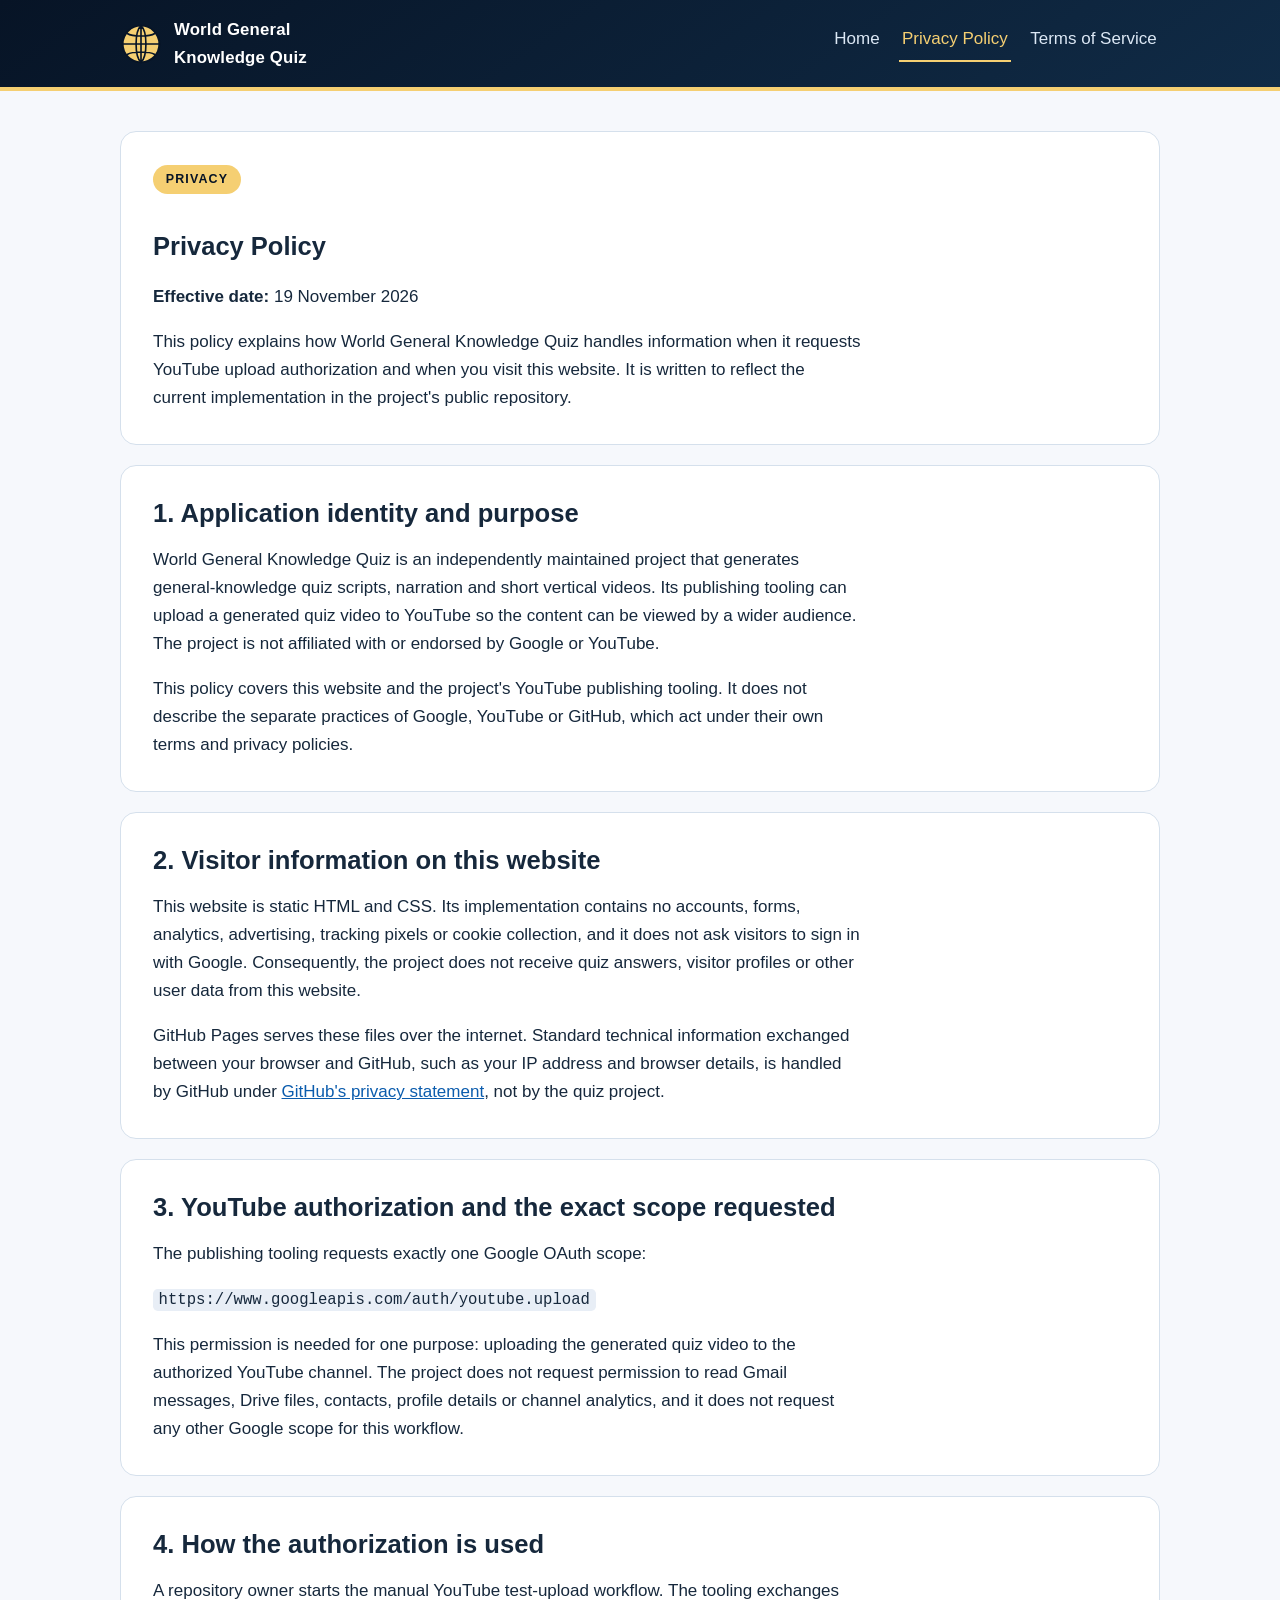
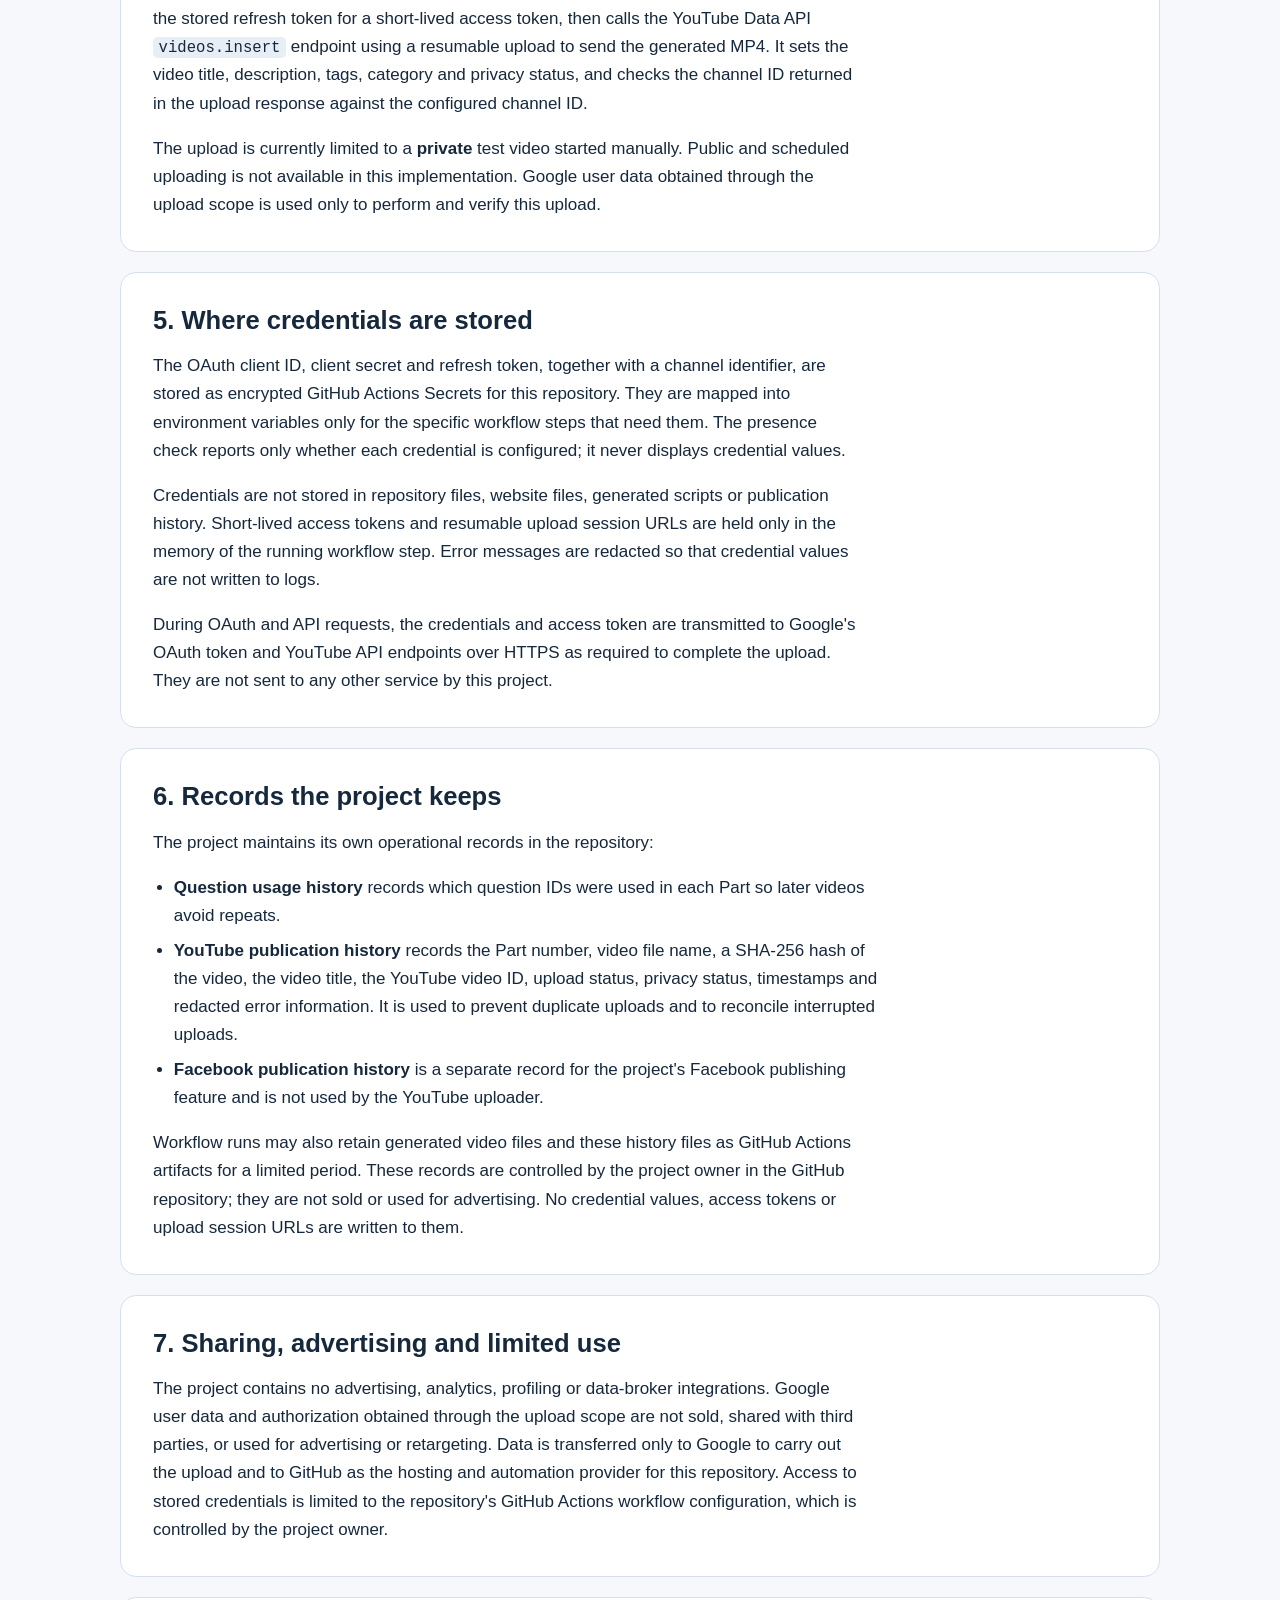
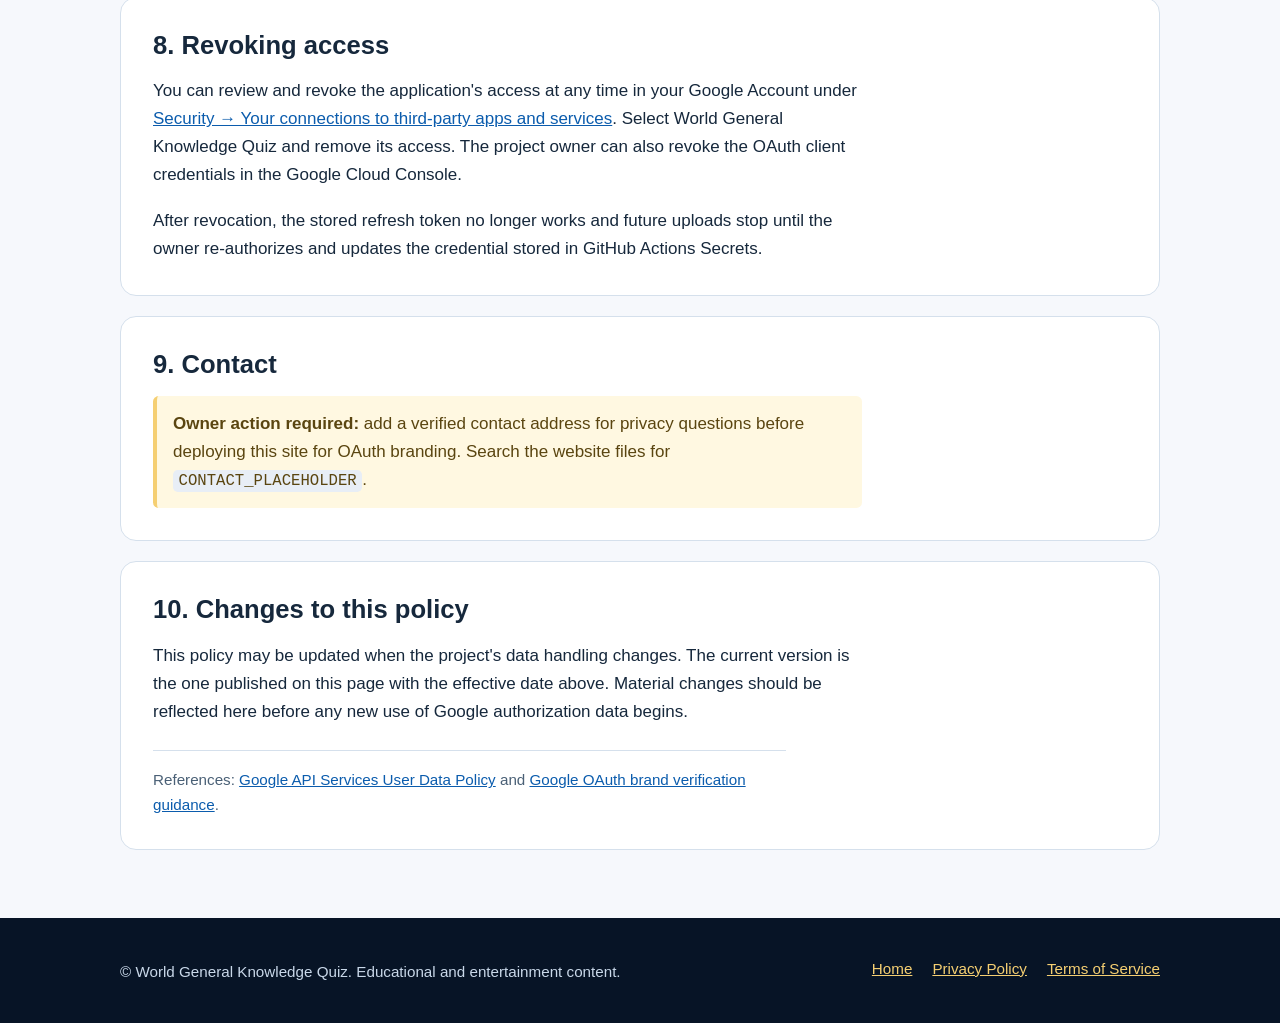
==== website/privacy.html @ ad519403 "feat(website): add public quiz website and privacy pages" ====
<!doctype html>
<html lang="en">
<head>
  <meta charset="utf-8">
  <meta name="viewport" content="width=device-width, initial-scale=1">
  <title>Privacy Policy — World General Knowledge Quiz</title>
  <meta name="description" content="How World General Knowledge Quiz handles YouTube authorization, upload credentials, publication records and visitor information.">
  <link rel="icon" href="assets/globe.svg" type="image/svg+xml">
  <link rel="stylesheet" href="assets/styles.css">
</head>
<body>
  <a class="skip-link" href="#main">Skip to main content</a>

  <header class="site-header">
    <div class="wrap header-inner">
      <a class="brand" href="index.html">
        <img src="assets/globe.svg" alt="" width="42" height="42">
        <span>World General Knowledge Quiz</span>
      </a>
      <nav class="site-nav" aria-label="Main navigation">
        <ul>
          <li><a href="index.html">Home</a></li>
          <li><a href="privacy.html" aria-current="page">Privacy Policy</a></li>
          <li><a href="terms.html">Terms of Service</a></li>
        </ul>
      </nav>
    </div>
  </header>

  <main id="main" class="wrap">
    <section class="card">
      <span class="eyebrow">Privacy</span>
      <h1>Privacy Policy</h1>
      <p><strong>Effective date:</strong> 19 November 2026</p>
      <p>This policy explains how World General Knowledge Quiz handles information when it requests YouTube upload authorization and when you visit this website. It is written to reflect the current implementation in the project's public repository.</p>
    </section>

    <section class="card">
      <h2>1. Application identity and purpose</h2>
      <p>World General Knowledge Quiz is an independently maintained project that generates general-knowledge quiz scripts, narration and short vertical videos. Its publishing tooling can upload a generated quiz video to YouTube so the content can be viewed by a wider audience. The project is not affiliated with or endorsed by Google or YouTube.</p>
      <p>This policy covers this website and the project's YouTube publishing tooling. It does not describe the separate practices of Google, YouTube or GitHub, which act under their own terms and privacy policies.</p>
    </section>

    <section class="card">
      <h2>2. Visitor information on this website</h2>
      <p>This website is static HTML and CSS. Its implementation contains no accounts, forms, analytics, advertising, tracking pixels or cookie collection, and it does not ask visitors to sign in with Google. Consequently, the project does not receive quiz answers, visitor profiles or other user data from this website.</p>
      <p>GitHub Pages serves these files over the internet. Standard technical information exchanged between your browser and GitHub, such as your IP address and browser details, is handled by GitHub under <a href="https://docs.github.com/en/site-policy/privacy-policies/github-general-privacy-statement">GitHub's privacy statement</a>, not by the quiz project.</p>
    </section>

    <section class="card">
      <h2>3. YouTube authorization and the exact scope requested</h2>
      <p>The publishing tooling requests exactly one Google OAuth scope:</p>
      <p><code>https://www.googleapis.com/auth/youtube.upload</code></p>
      <p>This permission is needed for one purpose: uploading the generated quiz video to the authorized YouTube channel. The project does not request permission to read Gmail messages, Drive files, contacts, profile details or channel analytics, and it does not request any other Google scope for this workflow.</p>
    </section>

    <section class="card">
      <h2>4. How the authorization is used</h2>
      <p>A repository owner starts the manual YouTube test-upload workflow. The tooling exchanges the stored refresh token for a short-lived access token, then calls the YouTube Data API <code>videos.insert</code> endpoint using a resumable upload to send the generated MP4. It sets the video title, description, tags, category and privacy status, and checks the channel ID returned in the upload response against the configured channel ID.</p>
      <p>The upload is currently limited to a <strong>private</strong> test video started manually. Public and scheduled uploading is not available in this implementation. Google user data obtained through the upload scope is used only to perform and verify this upload.</p>
    </section>

    <section class="card">
      <h2>5. Where credentials are stored</h2>
      <p>The OAuth client ID, client secret and refresh token, together with a channel identifier, are stored as encrypted GitHub Actions Secrets for this repository. They are mapped into environment variables only for the specific workflow steps that need them. The presence check reports only whether each credential is configured; it never displays credential values.</p>
      <p>Credentials are not stored in repository files, website files, generated scripts or publication history. Short-lived access tokens and resumable upload session URLs are held only in the memory of the running workflow step. Error messages are redacted so that credential values are not written to logs.</p>
      <p>During OAuth and API requests, the credentials and access token are transmitted to Google's OAuth token and YouTube API endpoints over HTTPS as required to complete the upload. They are not sent to any other service by this project.</p>
    </section>

    <section class="card">
      <h2>6. Records the project keeps</h2>
      <p>The project maintains its own operational records in the repository:</p>
      <ul>
        <li><strong>Question usage history</strong> records which question IDs were used in each Part so later videos avoid repeats.</li>
        <li><strong>YouTube publication history</strong> records the Part number, video file name, a SHA-256 hash of the video, the video title, the YouTube video ID, upload status, privacy status, timestamps and redacted error information. It is used to prevent duplicate uploads and to reconcile interrupted uploads.</li>
        <li><strong>Facebook publication history</strong> is a separate record for the project's Facebook publishing feature and is not used by the YouTube uploader.</li>
      </ul>
      <p>Workflow runs may also retain generated video files and these history files as GitHub Actions artifacts for a limited period. These records are controlled by the project owner in the GitHub repository; they are not sold or used for advertising. No credential values, access tokens or upload session URLs are written to them.</p>
    </section>

    <section class="card">
      <h2>7. Sharing, advertising and limited use</h2>
      <p>The project contains no advertising, analytics, profiling or data-broker integrations. Google user data and authorization obtained through the upload scope are not sold, shared with third parties, or used for advertising or retargeting. Data is transferred only to Google to carry out the upload and to GitHub as the hosting and automation provider for this repository. Access to stored credentials is limited to the repository's GitHub Actions workflow configuration, which is controlled by the project owner.</p>
    </section>

    <section class="card">
      <h2>8. Revoking access</h2>
      <p>You can review and revoke the application's access at any time in your Google Account under <a href="https://myaccount.google.com/permissions">Security &rarr; Your connections to third-party apps and services</a>. Select World General Knowledge Quiz and remove its access. The project owner can also revoke the OAuth client credentials in the Google Cloud Console.</p>
      <p>After revocation, the stored refresh token no longer works and future uploads stop until the owner re-authorizes and updates the credential stored in GitHub Actions Secrets.</p>
    </section>

    <section class="card">
      <h2>9. Contact</h2>
      <!-- CONTACT_PLACEHOLDER: no verified contact address exists in the project documentation. Owner must supply one before publishing. -->
      <p class="placeholder"><strong>Owner action required:</strong> add a verified contact address for privacy questions before deploying this site for OAuth branding. Search the website files for <code>CONTACT_PLACEHOLDER</code>.</p>
    </section>

    <section class="card">
      <h2>10. Changes to this policy</h2>
      <p>This policy may be updated when the project's data handling changes. The current version is the one published on this page with the effective date above. Material changes should be reflected here before any new use of Google authorization data begins.</p>
      <p class="note">References: <a href="https://developers.google.com/terms/api-services-user-data-policy">Google API Services User Data Policy</a> and <a href="https://developers.google.com/identity/verification/authentication-verification">Google OAuth brand verification guidance</a>.</p>
    </section>
  </main>

  <footer class="site-footer">
    <div class="wrap footer-inner">
      <p>&copy; World General Knowledge Quiz. Educational and entertainment content.</p>
      <ul>
        <li><a href="index.html">Home</a></li>
        <li><a href="privacy.html">Privacy Policy</a></li>
        <li><a href="terms.html">Terms of Service</a></li>
      </ul>
    </div>
  </footer>
</body>
</html>
---- website/assets/styles.css ----
:root {
  --navy: #071426;
  --navy-2: #102b46;
  --gold: #f5cf72;
  --ink: #16283c;
  --muted: #4a6076;
  --paper: #f6f8fc;
  --line: #d5e0ec;
  --link: #0b5cad;
  --green: #77e0a3;
  --radius: 16px;
}

* { box-sizing: border-box; }

html { scroll-behavior: smooth; }

body {
  margin: 0;
  background: var(--paper);
  color: var(--ink);
  font: 17px/1.65 -apple-system, BlinkMacSystemFont, "Segoe UI", Roboto, Helvetica, Arial, sans-serif;
  -webkit-font-smoothing: antialiased;
}

.wrap { width: min(1040px, calc(100% - 2rem)); margin-inline: auto; }

.skip-link {
  position: absolute;
  left: -9999px;
  top: 0;
  background: var(--gold);
  color: var(--navy);
  padding: .6rem 1rem;
  z-index: 10;
}
.skip-link:focus { left: .5rem; top: .5rem; }

a { color: var(--link); }
a:hover { text-decoration-thickness: 2px; }
a:focus-visible, button:focus-visible {
  outline: 3px solid var(--gold);
  outline-offset: 3px;
}

.site-header {
  background: linear-gradient(145deg, var(--navy) 0%, var(--navy-2) 100%);
  color: #fff;
  border-bottom: 4px solid var(--gold);
}
.header-inner {
  display: flex;
  flex-wrap: wrap;
  gap: 1rem;
  align-items: center;
  justify-content: space-between;
  padding-block: 1rem;
}
.brand {
  display: inline-flex;
  align-items: center;
  gap: .75rem;
  color: #fff;
  font-weight: 800;
  font-size: 1.05rem;
  text-decoration: none;
  letter-spacing: .01em;
}
.brand img { width: 42px; height: 42px; flex: none; }
.brand span { max-width: 18ch; }

.site-nav ul {
  display: flex;
  flex-wrap: wrap;
  gap: .35rem 1rem;
  list-style: none;
  margin: 0;
  padding: 0;
}
.site-nav a {
  display: block;
  color: #dce8f5;
  text-decoration: none;
  padding: .4rem .2rem;
  border-bottom: 2px solid transparent;
}
.site-nav a:hover, .site-nav a[aria-current="page"] {
  color: var(--gold);
  border-bottom-color: var(--gold);
}

main { padding-block: 2.5rem 3rem; }

.hero {
  background: linear-gradient(160deg, #0e2845 0%, var(--navy) 100%);
  color: #fff;
  border-radius: var(--radius);
  padding: clamp(1.75rem, 5vw, 3.25rem);
  margin-bottom: 2.25rem;
}
.hero h1 {
  margin: 0 0 .75rem;
  font-size: clamp(2rem, 5.5vw, 3.1rem);
  line-height: 1.12;
  letter-spacing: -.02em;
}
.hero p { margin: 0 0 1.5rem; max-width: 65ch; color: #d9e6f5; font-size: 1.1rem; }
.eyebrow {
  display: inline-block;
  color: var(--navy);
  background: var(--gold);
  border-radius: 999px;
  padding: .25rem .8rem;
  font-size: .78rem;
  font-weight: 800;
  letter-spacing: .09em;
  text-transform: uppercase;
  margin-bottom: 1rem;
}
.actions { display: flex; flex-wrap: wrap; gap: .75rem; }
.btn {
  display: inline-block;
  border-radius: 999px;
  padding: .65rem 1.15rem;
  font-weight: 700;
  text-decoration: none;
  border: 2px solid transparent;
}
.btn-primary { background: var(--gold); color: var(--navy); }
.btn-secondary { color: #fff; border-color: #7d96b0; }

h1, h2, h3 { line-height: 1.2; }
h2 { font-size: 1.6rem; margin: 0 0 .75rem; }
h3 { font-size: 1.15rem; margin: 1.5rem 0 .35rem; }
p, li { max-width: 75ch; }
.card {
  background: #fff;
  border: 1px solid var(--line);
  border-radius: var(--radius);
  padding: clamp(1.25rem, 4vw, 2rem);
  margin-bottom: 1.25rem;
}
.grid { display: grid; gap: 1.25rem; grid-template-columns: repeat(auto-fit, minmax(250px, 1fr)); }
.grid .card { margin-bottom: 0; }
.card p:last-child { margin-bottom: 0; }
.muted { color: var(--muted); }
.placeholder {
  background: #fff8e1;
  border-left: 4px solid var(--gold);
  border-radius: .35rem;
  padding: .85rem 1rem;
  color: #5a4510;
}
code { background: #e8eef6; padding: .1rem .35rem; border-radius: .3rem; font-size: .92em; }
.note {
  font-size: .95rem;
  color: var(--muted);
  border-top: 1px solid var(--line);
  padding-top: 1rem;
  margin-top: 1.5rem;
}
ul, ol { padding-left: 1.3rem; }
li { margin-bottom: .45rem; }

.site-footer {
  background: var(--navy);
  color: #c9d8e9;
  padding-block: 1.6rem;
  font-size: .95rem;
}
.footer-inner {
  display: flex;
  flex-wrap: wrap;
  gap: .75rem 1.5rem;
  align-items: center;
  justify-content: space-between;
}
.site-footer a { color: var(--gold); }
.site-footer ul { display: flex; flex-wrap: wrap; gap: .5rem 1.25rem; list-style: none; margin: 0; padding: 0; }

@media (max-width: 640px) {
  .brand span { max-width: none; font-size: .98rem; }
  .site-nav a { padding-block: .55rem; }
  .hero { padding: 1.5rem 1.25rem; }
  main { padding-top: 1.5rem; }
}
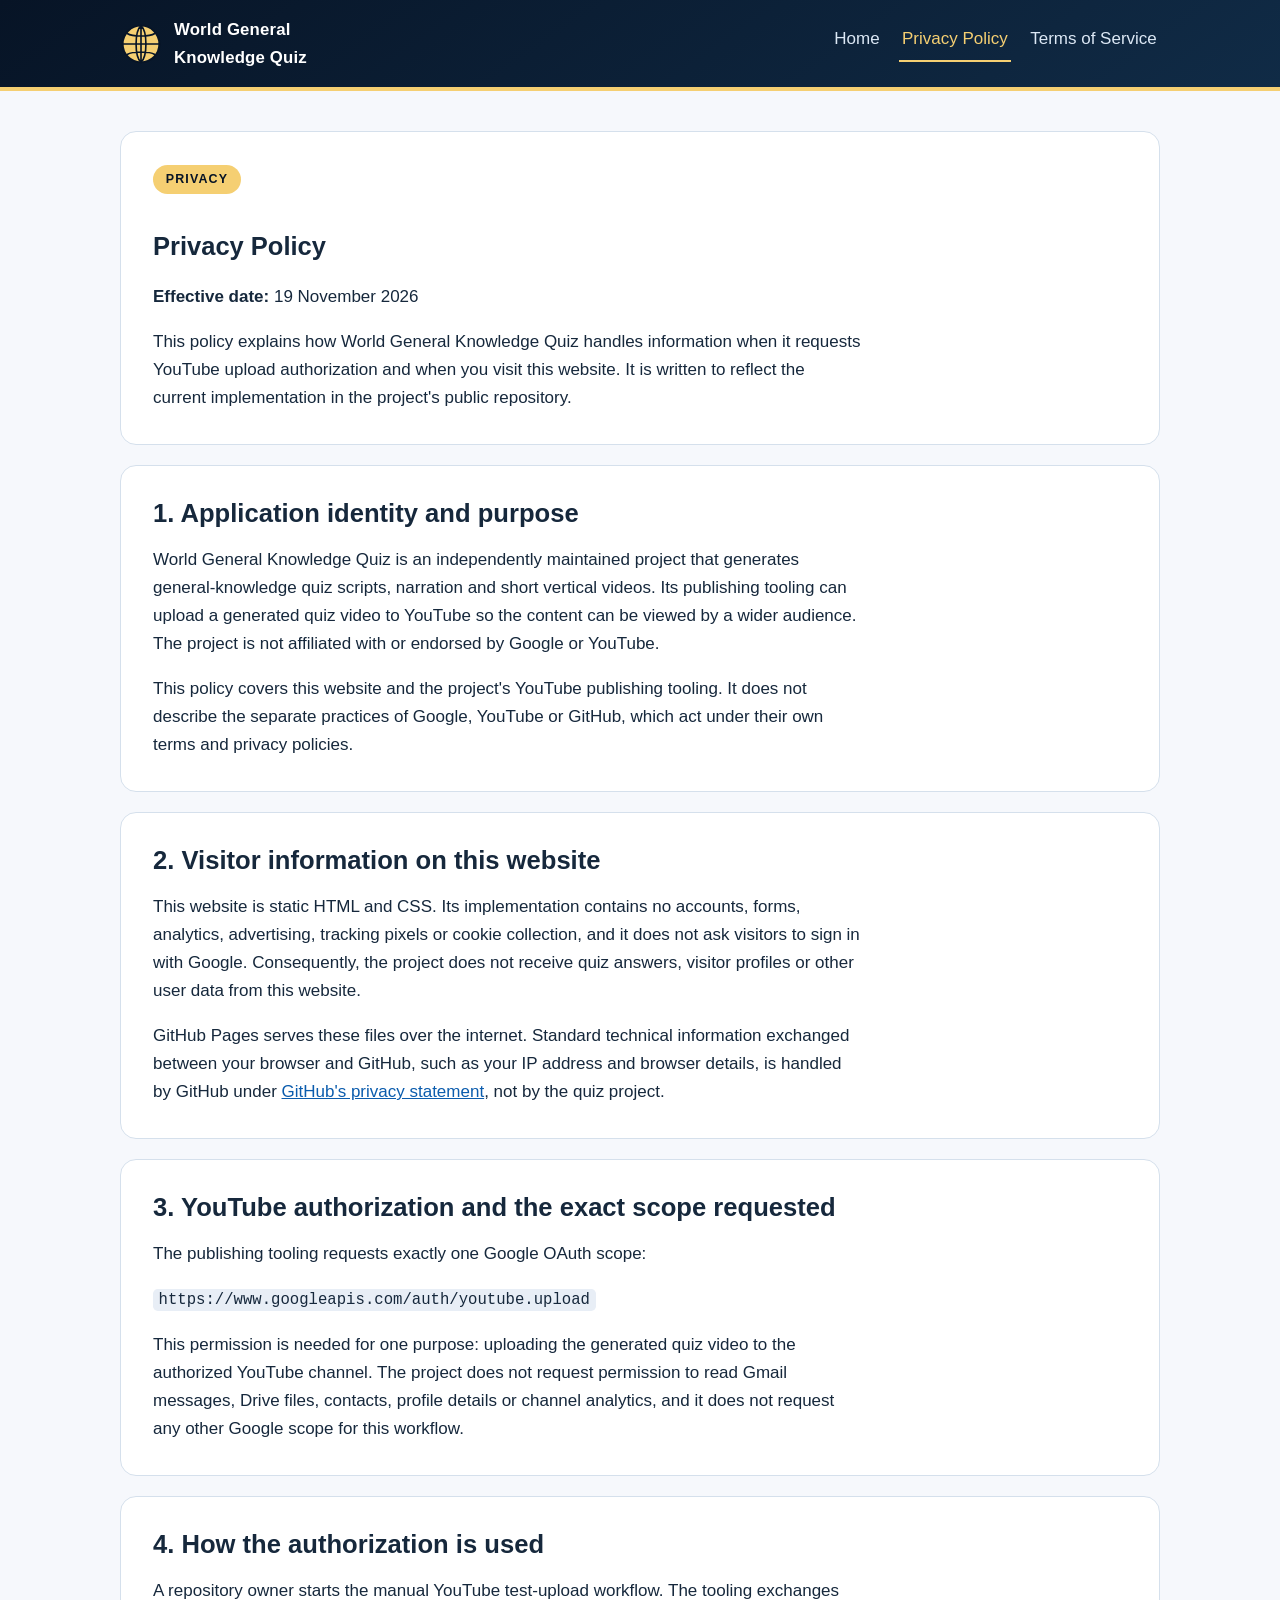
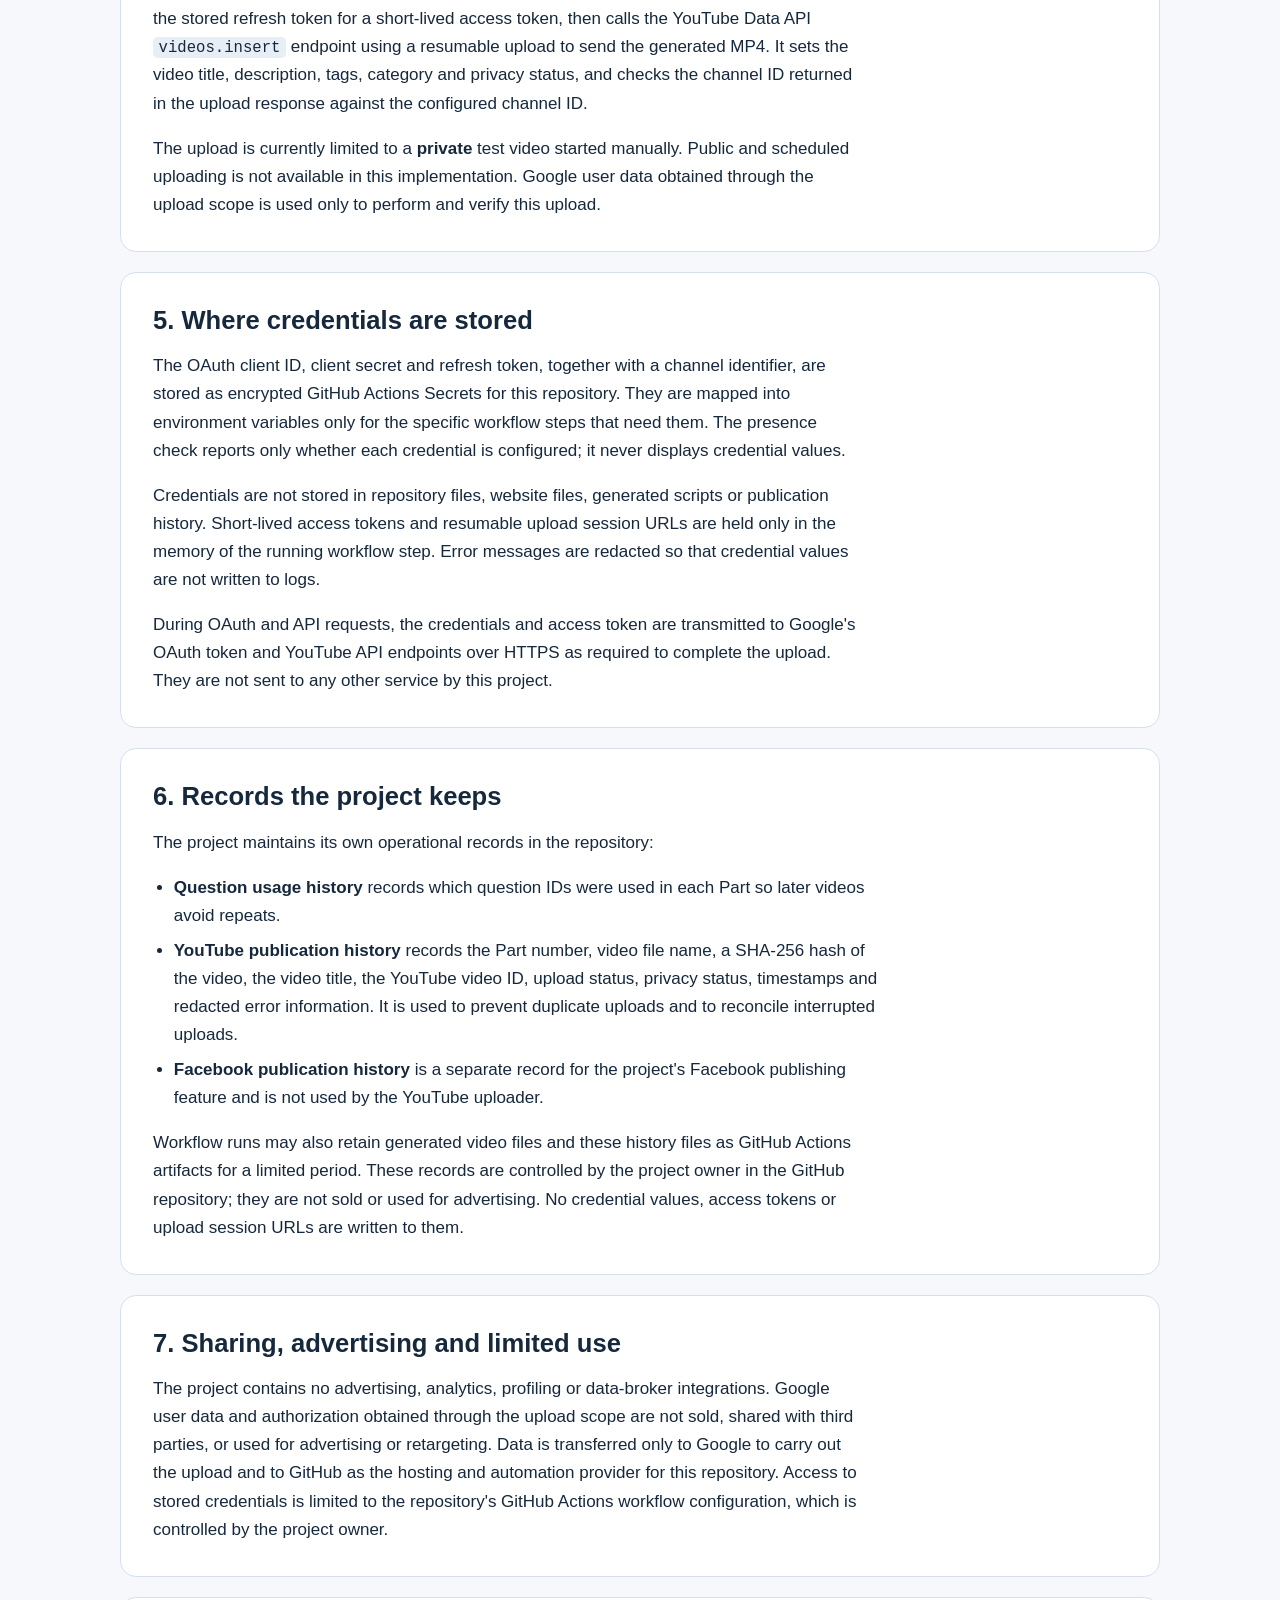
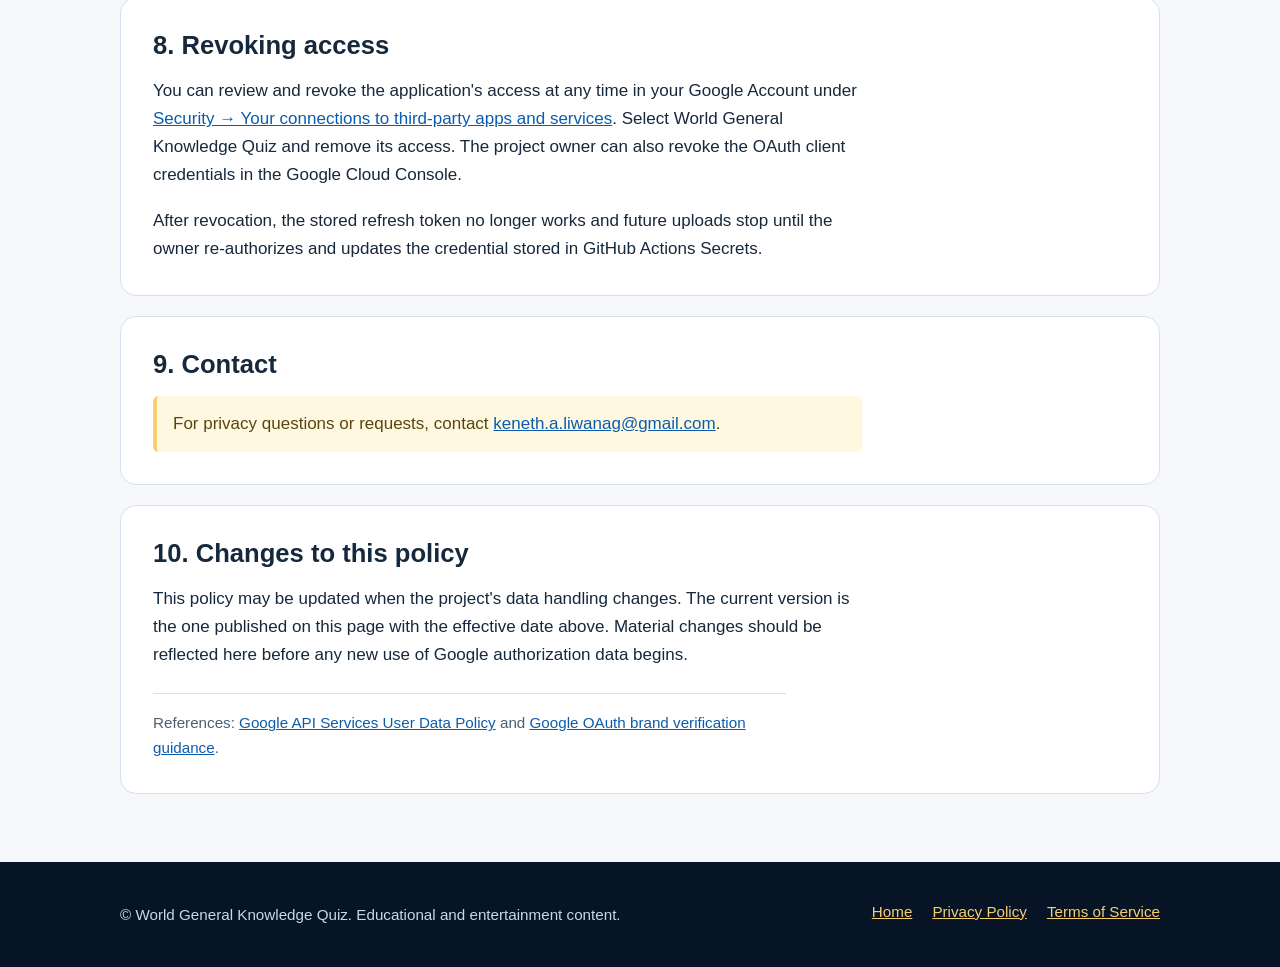
==== commit 1bdabb7c: "feat(youtube): separate Shorts output and numbering" ====
--- a/website/privacy.html
+++ b/website/privacy.html
@@ -91,8 +91,7 @@
 
     <section class="card">
       <h2>9. Contact</h2>
-      <!-- CONTACT_PLACEHOLDER: no verified contact address exists in the project documentation. Owner must supply one before publishing. -->
-      <p class="placeholder"><strong>Owner action required:</strong> add a verified contact address for privacy questions before deploying this site for OAuth branding. Search the website files for <code>CONTACT_PLACEHOLDER</code>.</p>
+      <p class="placeholder">For privacy questions or requests, contact <a href="mailto:keneth.a.liwanag@gmail.com">keneth.a.liwanag@gmail.com</a>.</p>
     </section>
 
     <section class="card">
